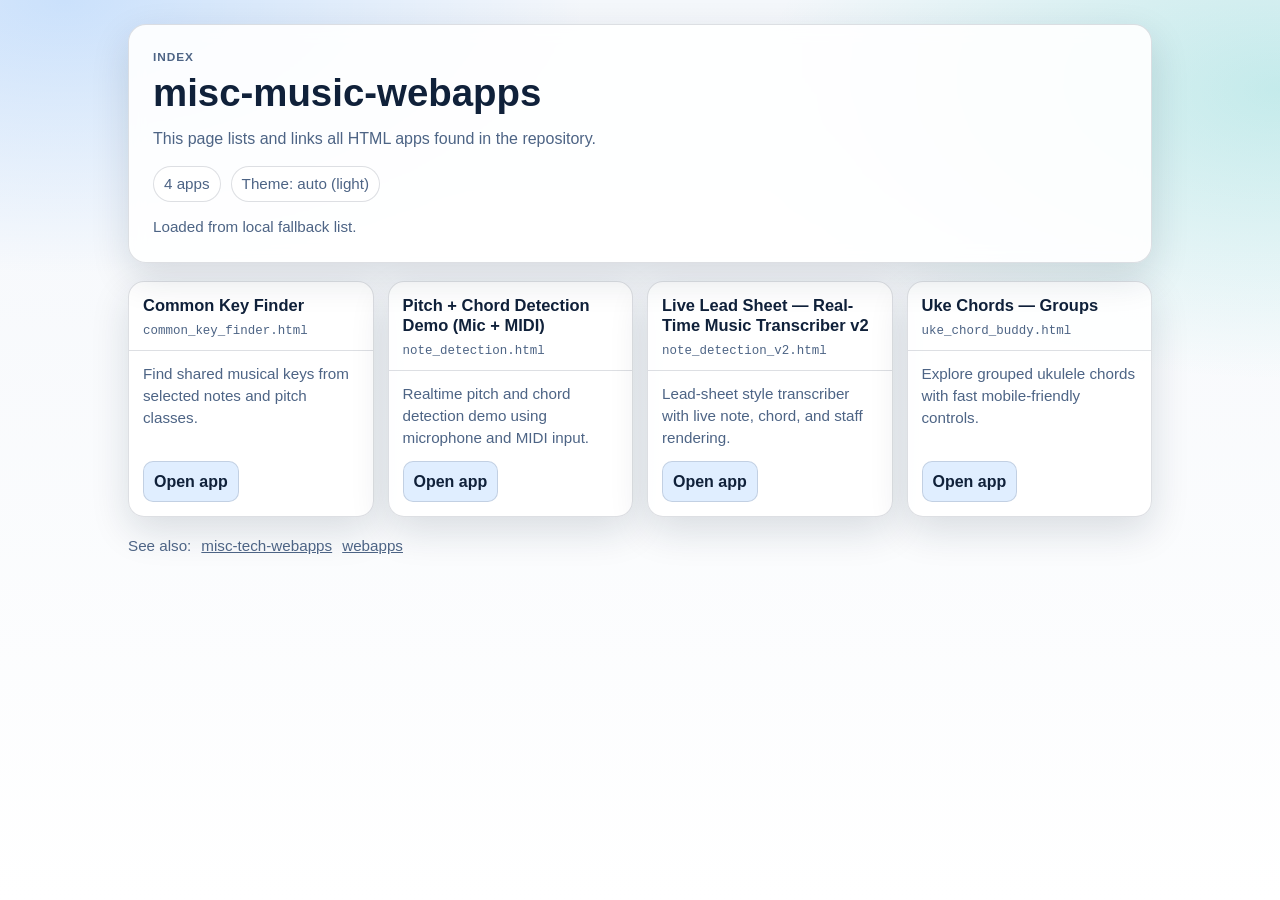
==== index.html @ bf1084b8 "Create index.html" ====
<!doctype html>
<html lang="en">
<head>
  <meta charset="utf-8" />
  <meta name="viewport" content="width=device-width, initial-scale=1" />
  <meta name="color-scheme" content="light dark" />
  <meta name="theme-color" media="(prefers-color-scheme: light)" content="#f4f7fb" />
  <meta name="theme-color" media="(prefers-color-scheme: dark)" content="#0a1220" />
  <title>Misc Music Webapps</title>
  <style>
    :root {
      --bg: #f4f7fb;
      --bg-soft: #ffffff;
      --card: rgba(255, 255, 255, 0.9);
      --text: #10213a;
      --muted: #4d6485;
      --line: rgba(16, 33, 58, 0.14);
      --accent: #0075ff;
      --accent-2: #00b6a9;
      --shadow: 0 14px 38px rgba(16, 33, 58, 0.14);
      --radius: 18px;
      --maxw: 1024px;
      --font-display: "Space Grotesk", "Avenir Next", "Segoe UI", sans-serif;
      --font-body: "Manrope", "Avenir Next", "Segoe UI", sans-serif;
    }

    @media (prefers-color-scheme: dark) {
      :root {
        --bg: #0a1220;
        --bg-soft: #0f1b2e;
        --card: rgba(18, 30, 49, 0.88);
        --text: #ecf3ff;
        --muted: #9db4d7;
        --line: rgba(236, 243, 255, 0.14);
        --accent: #61a7ff;
        --accent-2: #55dbc4;
        --shadow: 0 22px 56px rgba(0, 0, 0, 0.44);
      }
    }

    * {
      box-sizing: border-box;
    }

    html,
    body {
      margin: 0;
      padding: 0;
      min-height: 100%;
    }

    body {
      color: var(--text);
      font-family: var(--font-body);
      line-height: 1.45;
      background:
        radial-gradient(950px 500px at 5% 0%, color-mix(in oklab, var(--accent), transparent 83%), transparent 55%),
        radial-gradient(900px 500px at 100% 10%, color-mix(in oklab, var(--accent-2), transparent 80%), transparent 58%),
        linear-gradient(180deg, var(--bg), var(--bg-soft));
    }

    .shell {
      width: min(var(--maxw), 100% - 28px);
      margin: 24px auto 36px;
    }

    .hero {
      padding: 24px;
      border: 1px solid var(--line);
      border-radius: var(--radius);
      background: var(--card);
      box-shadow: var(--shadow);
      backdrop-filter: blur(8px);
    }

    .eyebrow {
      margin: 0;
      color: var(--muted);
      letter-spacing: 0.08em;
      text-transform: uppercase;
      font-size: 0.74rem;
      font-weight: 700;
    }

    h1 {
      margin: 0.35rem 0 0;
      font-family: var(--font-display);
      font-size: clamp(1.55rem, 1rem + 2.2vw, 2.4rem);
      line-height: 1.1;
    }

    .sub {
      margin: 0.8rem 0 0;
      color: var(--muted);
      max-width: 64ch;
    }

    .meta {
      margin-top: 1rem;
      display: flex;
      flex-wrap: wrap;
      gap: 10px;
      color: var(--muted);
      font-size: 0.95rem;
    }

    .pill {
      border: 1px solid var(--line);
      border-radius: 999px;
      padding: 6px 10px;
      background: color-mix(in oklab, var(--card), transparent 10%);
    }

    .grid {
      margin-top: 18px;
      display: grid;
      gap: 14px;
      grid-template-columns: repeat(auto-fit, minmax(220px, 1fr));
    }

    .card {
      border: 1px solid var(--line);
      border-radius: 16px;
      background: var(--card);
      box-shadow: var(--shadow);
      display: flex;
      flex-direction: column;
      min-height: 180px;
      overflow: hidden;
      transition: transform 0.17s ease, border-color 0.17s ease;
    }

    .card:hover,
    .card:focus-within {
      transform: translateY(-2px);
      border-color: color-mix(in oklab, var(--accent), var(--line) 45%);
    }

    .card-top {
      padding: 14px 14px 10px;
      border-bottom: 1px solid var(--line);
    }

    .card-title {
      margin: 0;
      font-family: var(--font-display);
      font-size: 1.03rem;
      line-height: 1.2;
    }

    .card-path {
      margin-top: 0.38rem;
      color: var(--muted);
      font-family: ui-monospace, SFMono-Regular, Menlo, Monaco, Consolas, "Liberation Mono", "Courier New", monospace;
      font-size: 0.78rem;
      word-break: break-word;
    }

    .card-main {
      padding: 12px 14px 14px;
      display: flex;
      flex: 1;
      flex-direction: column;
      justify-content: space-between;
      gap: 12px;
    }

    .desc {
      margin: 0;
      color: var(--muted);
      font-size: 0.95rem;
    }

    .open-link {
      align-self: flex-start;
      text-decoration: none;
      color: var(--text);
      font-weight: 700;
      border: 1px solid var(--line);
      border-radius: 10px;
      padding: 8px 10px;
      background: color-mix(in oklab, var(--accent), transparent 88%);
      transition: background 0.17s ease, border-color 0.17s ease;
    }

    .open-link:hover,
    .open-link:focus-visible {
      border-color: color-mix(in oklab, var(--accent), var(--line) 40%);
      background: color-mix(in oklab, var(--accent), transparent 80%);
      outline: none;
    }

    .muted-row {
      margin-top: 18px;
      color: var(--muted);
      font-size: 0.95rem;
      display: flex;
      gap: 10px;
      flex-wrap: wrap;
    }

    .muted-row a {
      color: inherit;
    }

    .state {
      margin-top: 14px;
      color: var(--muted);
      font-size: 0.95rem;
      min-height: 1.2em;
    }

    @media (max-width: 600px) {
      .shell {
        width: min(var(--maxw), 100% - 20px);
        margin-top: 16px;
      }

      .hero {
        padding: 16px;
      }

      .grid {
        margin-top: 14px;
        gap: 10px;
      }
    }

    @media (prefers-reduced-motion: reduce) {
      .card,
      .open-link {
        transition: none;
      }
    }
  </style>
</head>
<body>
  <main class="shell">
    <section class="hero">
      <p class="eyebrow">Index</p>
      <h1>misc-music-webapps</h1>
      <p class="sub">This page lists and links all HTML apps found in the repository.</p>
      <div class="meta">
        <span class="pill" id="countPill">Loading apps...</span>
        <span class="pill" id="themePill">Theme: auto (system)</span>
      </div>
      <div class="state" id="stateText"></div>
    </section>

    <section class="grid" id="appsGrid" aria-live="polite"></section>

    <section class="muted-row">
      <span>See also:</span>
      <a href="https://adamborecki.github.io/misc-tech-webapps/" target="_blank" rel="noopener noreferrer">misc-tech-webapps</a>
      <a href="https://adamborecki.github.io/webapps" target="_blank" rel="noopener noreferrer">webapps</a>
    </section>
  </main>

  <script>
    const fallbackAppData = [
      { path: "common_key_finder.html", description: "Find shared musical keys from selected notes and pitch classes." },
      { path: "note_detection.html", description: "Realtime pitch and chord detection demo using microphone and MIDI input." },
      { path: "note_detection_v2.html", description: "Lead-sheet style transcriber with live note, chord, and staff rendering." },
      { path: "uke_chord_buddy.html", description: "Explore grouped ukulele chords with fast mobile-friendly controls." }
    ];

    const appsGrid = document.getElementById("appsGrid");
    const stateText = document.getElementById("stateText");
    const countPill = document.getElementById("countPill");
    const themePill = document.getElementById("themePill");

    function humanizeFilename(path) {
      const lastPart = path.split("/").pop() || path;
      const base = lastPart.replace(/\.html?$/i, "");
      return base
        .replace(/[_-]+/g, " ")
        .replace(/\b\w/g, (match) => match.toUpperCase());
    }

    function repoContextFromLocation() {
      if (!location.hostname.endsWith(".github.io")) return null;
      const owner = location.hostname.replace(".github.io", "");
      const firstPathSegment = location.pathname.split("/").filter(Boolean)[0];
      if (!owner || !firstPathSegment) return null;
      return { owner, repo: firstPathSegment };
    }

    function isTargetHtml(path) {
      const lower = path.toLowerCase();
      return lower.endsWith(".html") && lower !== "index.html" && !lower.endsWith("/index.html");
    }

    function descriptionForPath(path) {
      const match = fallbackAppData.find((item) => item.path === path);
      return match ? match.description : "HTML page in this repository.";
    }

    async function fetchGitHubTreeHtmlPaths() {
      const context = repoContextFromLocation();
      if (!context) return [];

      const repoRes = await fetch(`https://api.github.com/repos/${context.owner}/${context.repo}`);
      if (!repoRes.ok) throw new Error("Repository metadata request failed");
      const repo = await repoRes.json();
      const branch = repo.default_branch || "main";

      const treeRes = await fetch(`https://api.github.com/repos/${context.owner}/${context.repo}/git/trees/${encodeURIComponent(branch)}?recursive=1`);
      if (!treeRes.ok) throw new Error("Repository tree request failed");
      const treeData = await treeRes.json();
      if (!Array.isArray(treeData.tree)) return [];

      return treeData.tree
        .filter((entry) => entry && entry.type === "blob" && typeof entry.path === "string" && isTargetHtml(entry.path))
        .map((entry) => entry.path)
        .sort((a, b) => a.localeCompare(b));
    }

    function uniquePaths(paths) {
      return [...new Set(paths.filter(Boolean))];
    }

    async function titleForPath(path) {
      try {
        const res = await fetch(path, { cache: "no-store" });
        if (!res.ok) throw new Error("title fetch failed");
        const html = await res.text();
        const match = html.match(/<title>([^<]+)<\/title>/i);
        return match && match[1] ? match[1].trim() : humanizeFilename(path);
      } catch {
        return humanizeFilename(path);
      }
    }

    function renderCards(apps) {
      appsGrid.innerHTML = "";
      for (const app of apps) {
        const card = document.createElement("article");
        card.className = "card";
        card.innerHTML = `
          <header class="card-top">
            <h2 class="card-title">${app.title}</h2>
            <div class="card-path">${app.path}</div>
          </header>
          <div class="card-main">
            <p class="desc">${app.description}</p>
            <a class="open-link" href="${encodeURI(app.path)}">Open app</a>
          </div>
        `;
        appsGrid.appendChild(card);
      }
    }

    async function buildIndex() {
      stateText.textContent = "Discovering HTML pages...";

      let discovered = [];
      try {
        discovered = await fetchGitHubTreeHtmlPaths();
      } catch {
        // Fallback below when API discovery is unavailable.
      }

      const fallbackPaths = fallbackAppData.map((item) => item.path);
      const paths = uniquePaths(discovered.length ? discovered : fallbackPaths).filter(isTargetHtml);

      if (!paths.length) {
        countPill.textContent = "0 apps";
        stateText.textContent = "No HTML apps found.";
        return;
      }

      const apps = await Promise.all(
        paths.map(async (path) => ({
          path,
          title: await titleForPath(path),
          description: descriptionForPath(path)
        }))
      );

      renderCards(apps);
      countPill.textContent = `${apps.length} app${apps.length === 1 ? "" : "s"}`;
      stateText.textContent = discovered.length
        ? "Loaded from repository tree."
        : "Loaded from local fallback list.";
    }

    function syncThemePill() {
      const dark = window.matchMedia && window.matchMedia("(prefers-color-scheme: dark)").matches;
      themePill.textContent = `Theme: auto (${dark ? "dark" : "light"})`;
    }

    syncThemePill();
    if (window.matchMedia) {
      window.matchMedia("(prefers-color-scheme: dark)").addEventListener("change", syncThemePill);
    }
    buildIndex();
  </script>
</body>
</html>
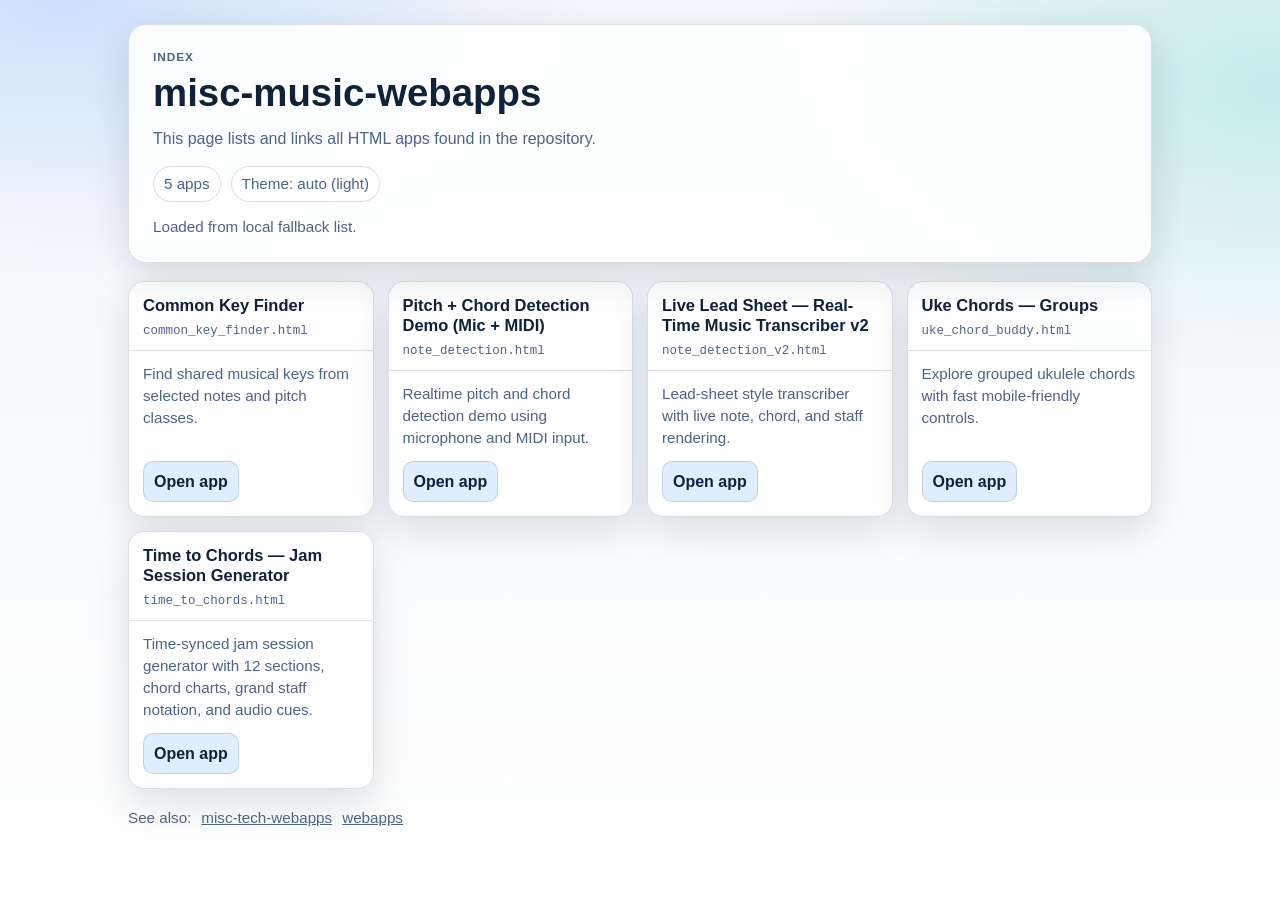
==== commit 6e5a447b: "Add Time to Chords jam session generator Add a new Time to Chords app (time_to_chords.html): a 12-se" ====
--- a/index.html
+++ b/index.html
@@ -261,7 +261,8 @@
       { path: "common_key_finder.html", description: "Find shared musical keys from selected notes and pitch classes." },
       { path: "note_detection.html", description: "Realtime pitch and chord detection demo using microphone and MIDI input." },
       { path: "note_detection_v2.html", description: "Lead-sheet style transcriber with live note, chord, and staff rendering." },
-      { path: "uke_chord_buddy.html", description: "Explore grouped ukulele chords with fast mobile-friendly controls." }
+      { path: "uke_chord_buddy.html", description: "Explore grouped ukulele chords with fast mobile-friendly controls." },
+      { path: "time_to_chords.html", description: "Time-synced jam session generator with 12 sections, chord charts, grand staff notation, and audio cues." }
     ];
 
     const appsGrid = document.getElementById("appsGrid");
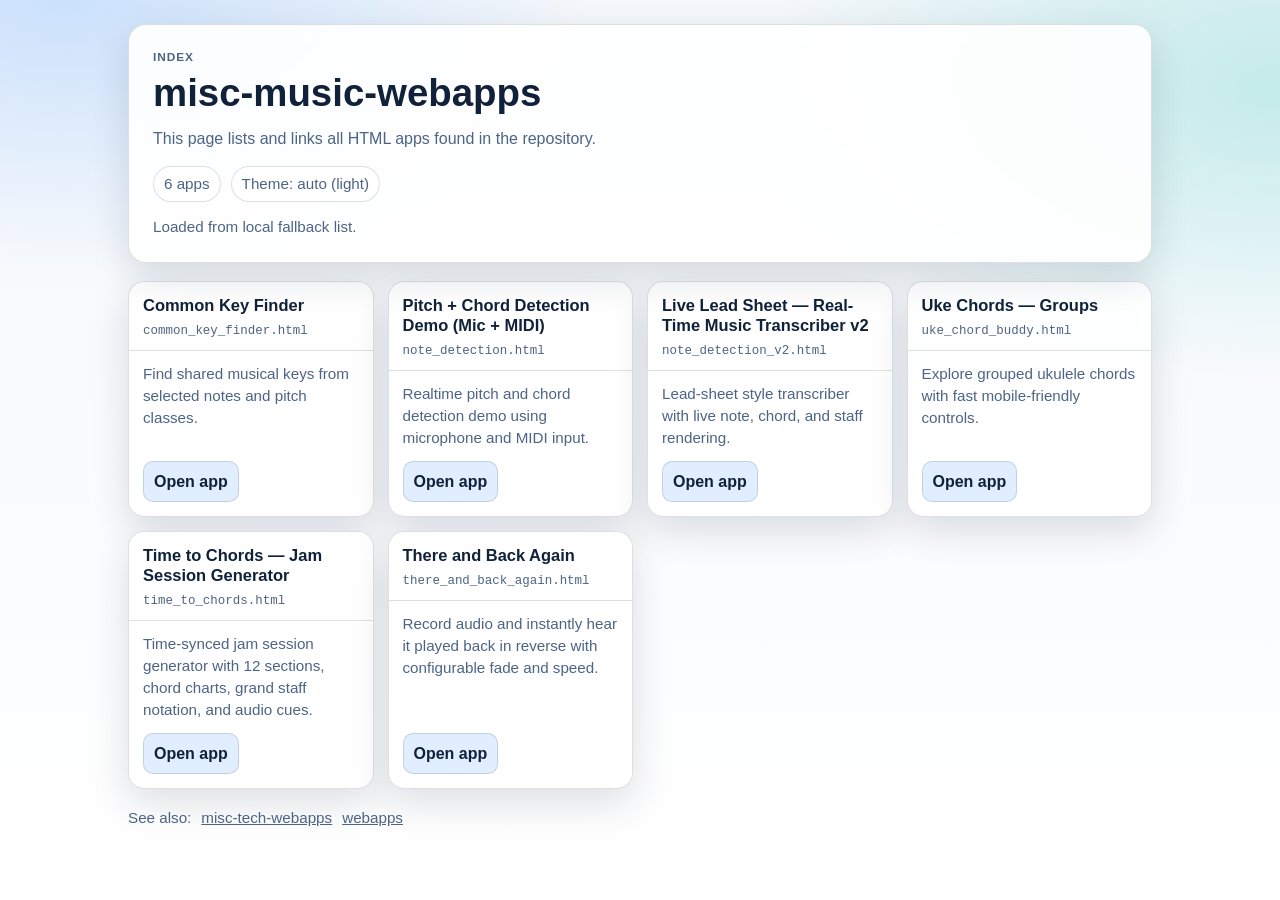
==== commit cb1cbb15: "Add 'There and Back Again' reverse-audio app Introduce a new standalone demo page (there_and_back_ag" ====
--- a/index.html
+++ b/index.html
@@ -262,7 +262,8 @@
       { path: "note_detection.html", description: "Realtime pitch and chord detection demo using microphone and MIDI input." },
       { path: "note_detection_v2.html", description: "Lead-sheet style transcriber with live note, chord, and staff rendering." },
       { path: "uke_chord_buddy.html", description: "Explore grouped ukulele chords with fast mobile-friendly controls." },
-      { path: "time_to_chords.html", description: "Time-synced jam session generator with 12 sections, chord charts, grand staff notation, and audio cues." }
+      { path: "time_to_chords.html", description: "Time-synced jam session generator with 12 sections, chord charts, grand staff notation, and audio cues." },
+      { path: "there_and_back_again.html", description: "Record audio and instantly hear it played back in reverse with configurable fade and speed." }
     ];
 
     const appsGrid = document.getElementById("appsGrid");
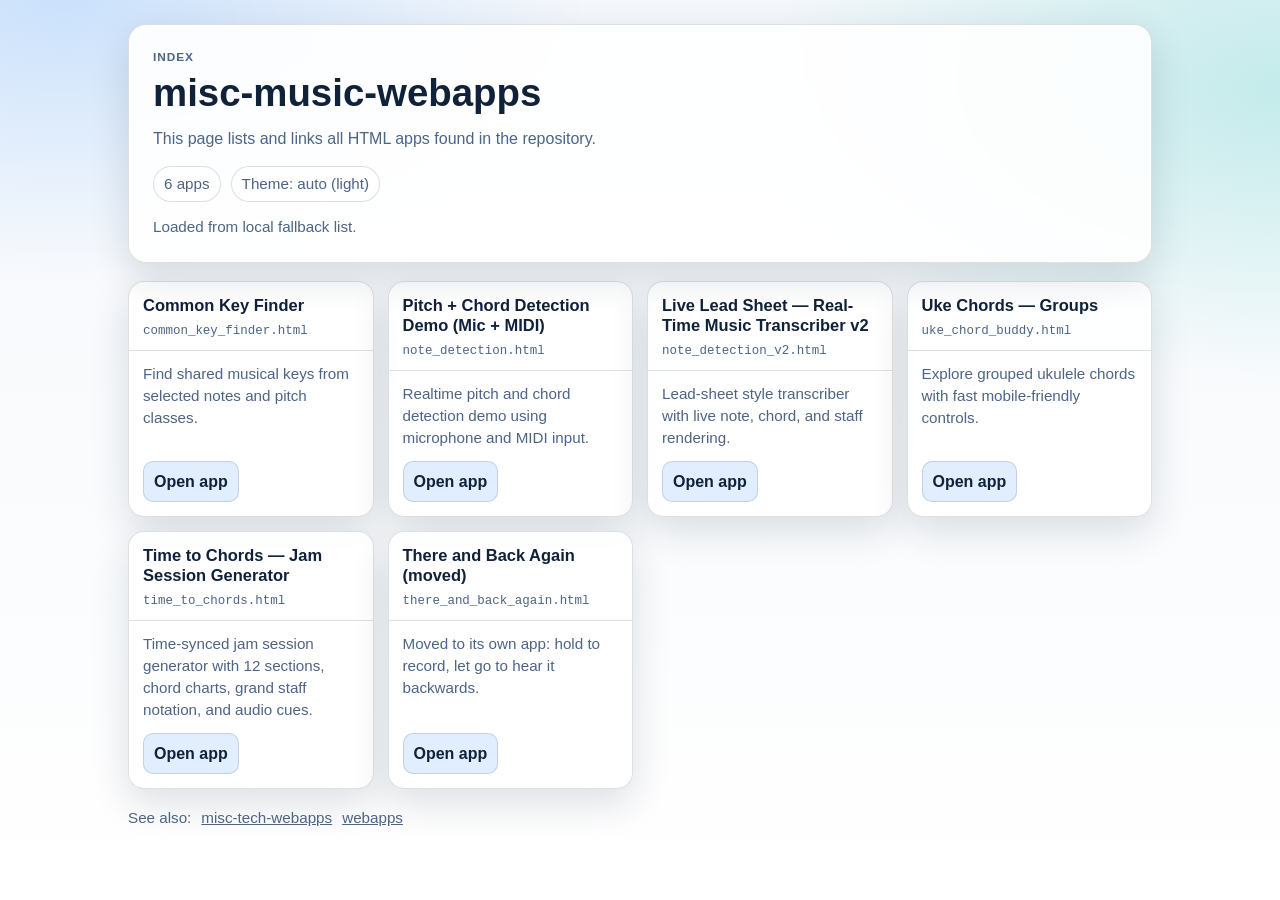
==== commit abdc6d2f: "Point There and Back Again at its new home The reverse-audio app now lives in adamborecki/there-and-" ====
--- a/index.html
+++ b/index.html
@@ -263,7 +263,7 @@
       { path: "note_detection_v2.html", description: "Lead-sheet style transcriber with live note, chord, and staff rendering." },
       { path: "uke_chord_buddy.html", description: "Explore grouped ukulele chords with fast mobile-friendly controls." },
       { path: "time_to_chords.html", description: "Time-synced jam session generator with 12 sections, chord charts, grand staff notation, and audio cues." },
-      { path: "there_and_back_again.html", description: "Record audio and instantly hear it played back in reverse with configurable fade and speed." }
+      { path: "there_and_back_again.html", description: "Moved to its own app: hold to record, let go to hear it backwards." }
     ];
 
     const appsGrid = document.getElementById("appsGrid");
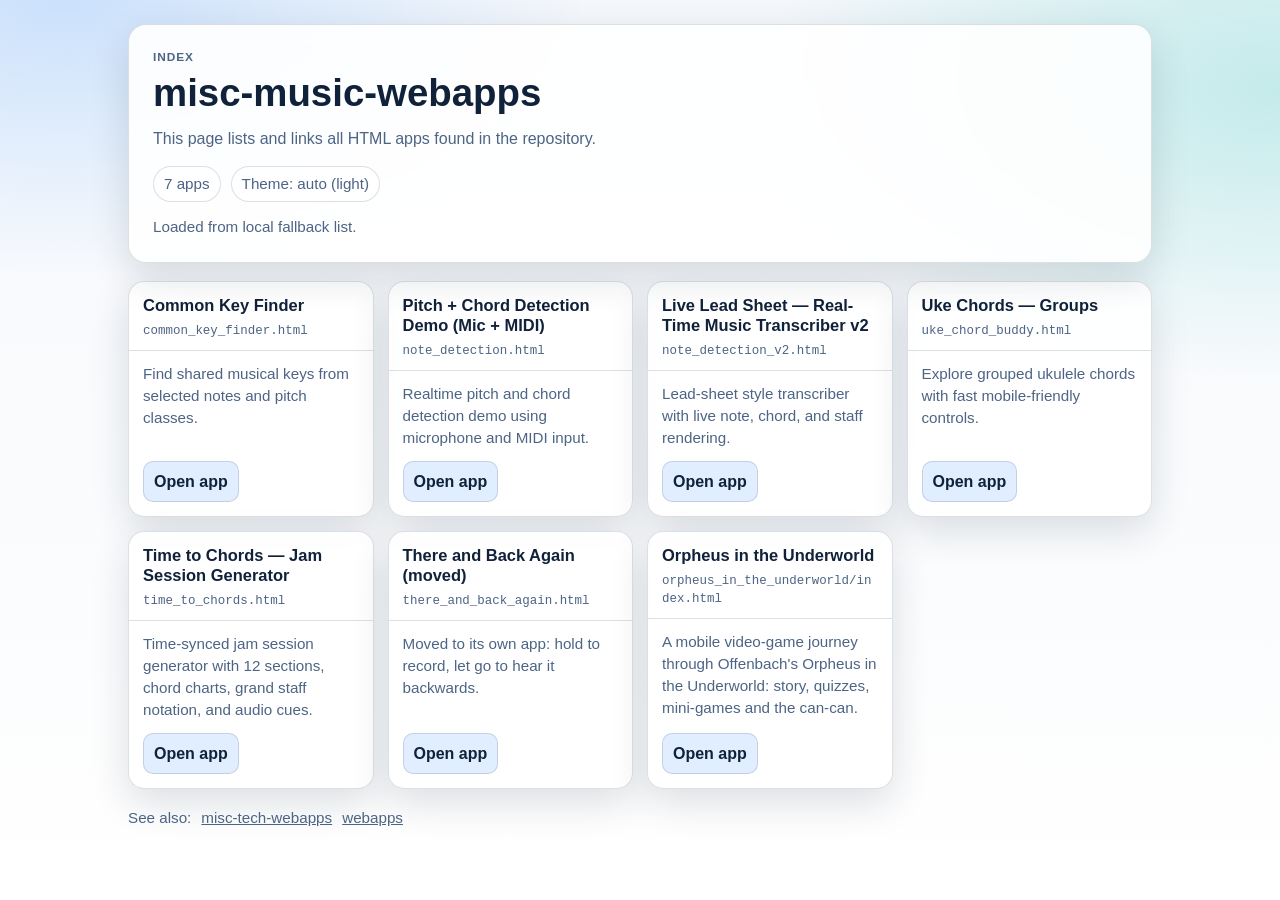
==== commit 6312ee67: "Add Orpheus in the Underworld story game for students A mobile-first video-game journey through Offe" ====
--- a/index.html
+++ b/index.html
@@ -263,7 +263,8 @@
       { path: "note_detection_v2.html", description: "Lead-sheet style transcriber with live note, chord, and staff rendering." },
       { path: "uke_chord_buddy.html", description: "Explore grouped ukulele chords with fast mobile-friendly controls." },
       { path: "time_to_chords.html", description: "Time-synced jam session generator with 12 sections, chord charts, grand staff notation, and audio cues." },
-      { path: "there_and_back_again.html", description: "Moved to its own app: hold to record, let go to hear it backwards." }
+      { path: "there_and_back_again.html", description: "Moved to its own app: hold to record, let go to hear it backwards." },
+      { path: "orpheus_in_the_underworld/index.html", description: "A mobile video-game journey through Offenbach's Orpheus in the Underworld: story, quizzes, mini-games and the can-can." }
     ];
 
     const appsGrid = document.getElementById("appsGrid");
@@ -289,7 +290,8 @@
 
     function isTargetHtml(path) {
       const lower = path.toLowerCase();
-      return lower.endsWith(".html") && lower !== "index.html" && !lower.endsWith("/index.html");
+      // Root index is this page; a subfolder's index.html is an app in its own folder.
+      return lower.endsWith(".html") && lower !== "index.html";
     }
 
     function descriptionForPath(path) {
